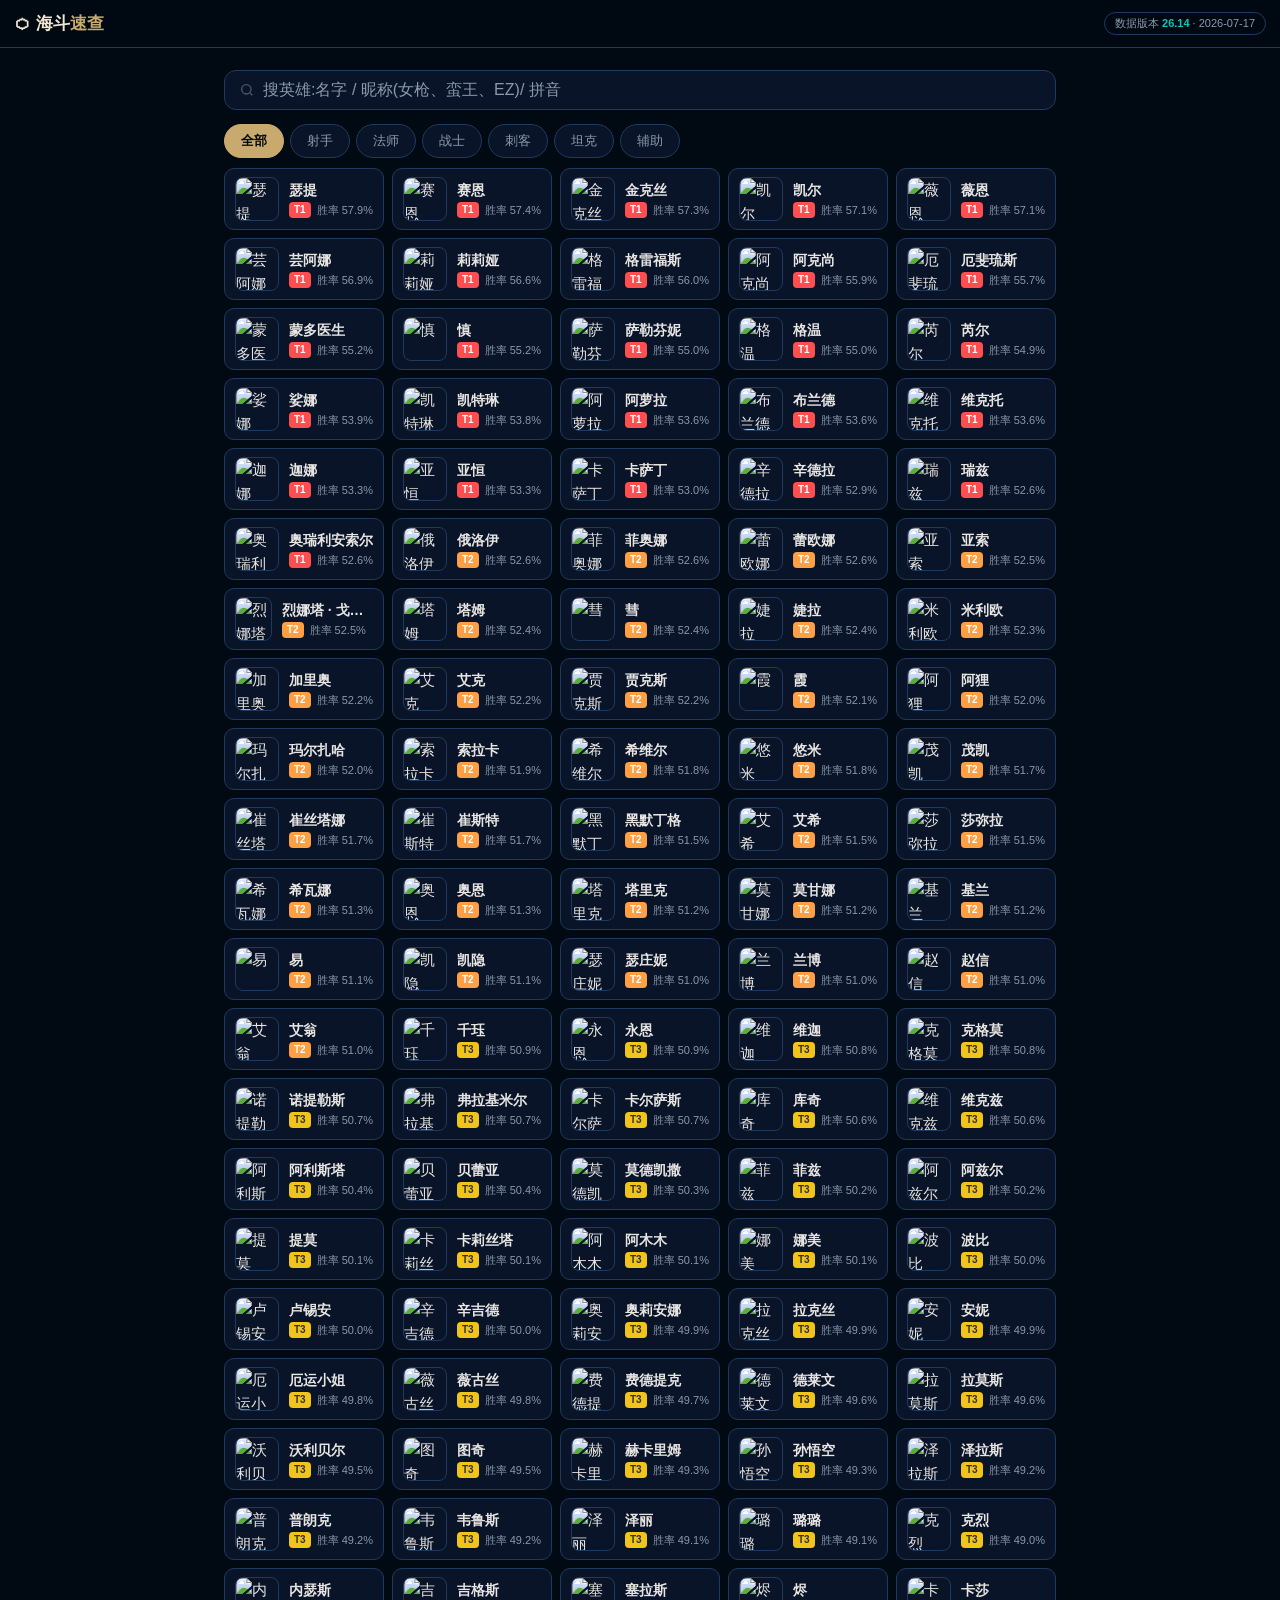
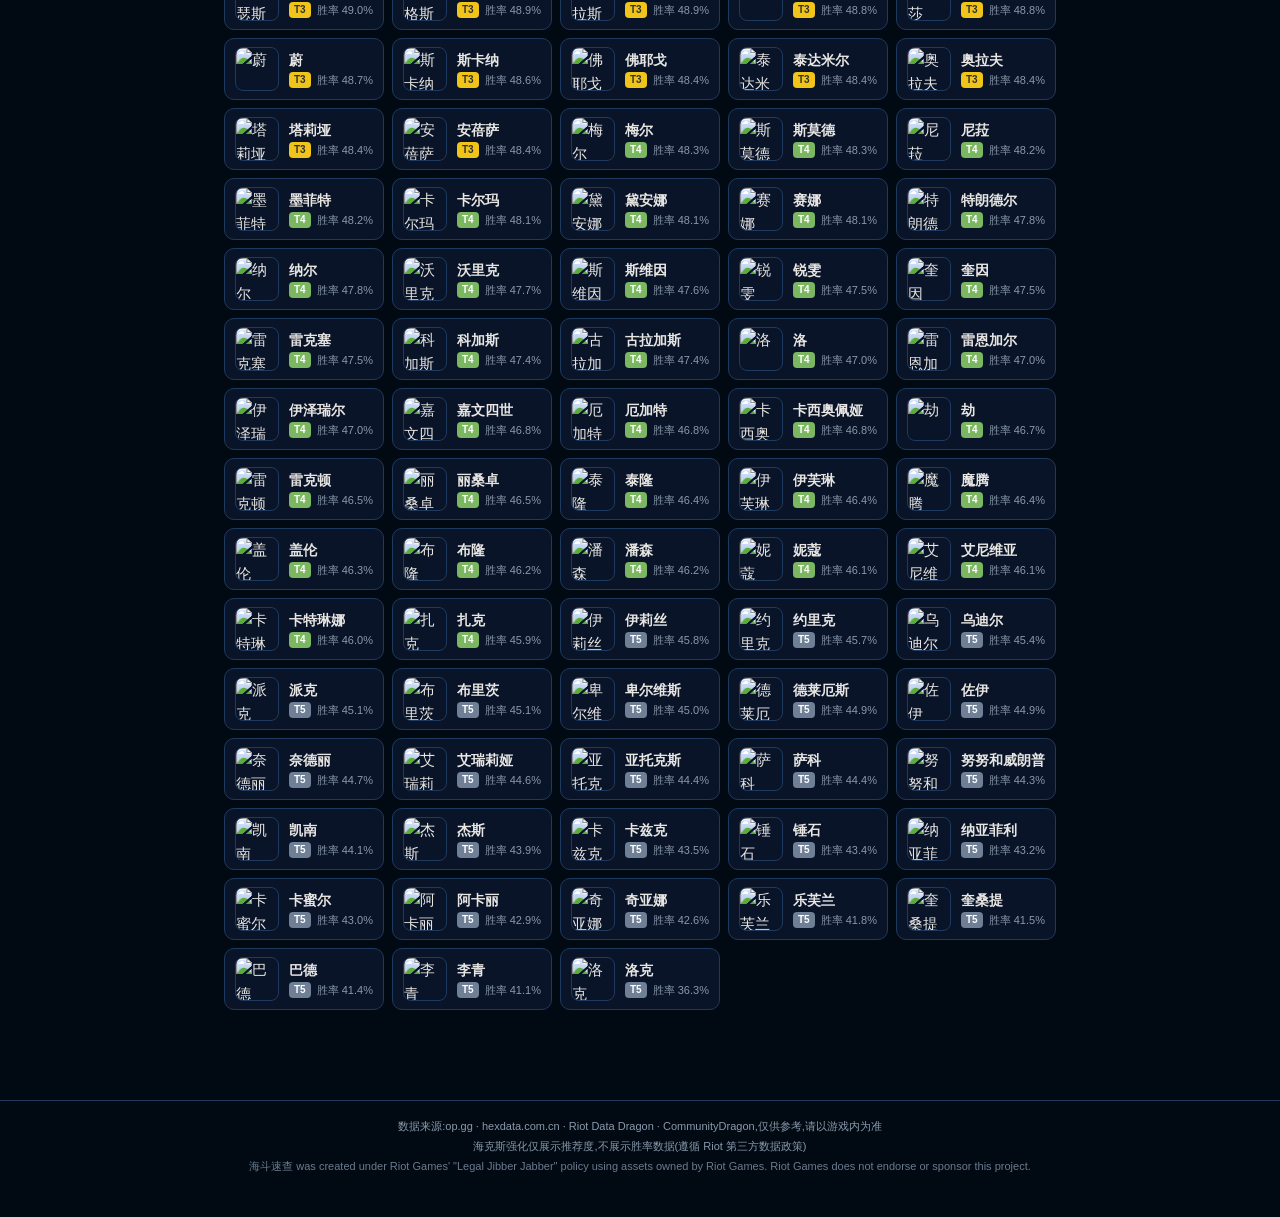
==== site/index.html @ 411f458f "海斗速查 MVP:数据管道 + 静态站点 + 移动端适配(不含图片资源) - pipeline/: op.gg + hexdata + ddragon/CDragon/Wiki 数据管道 - site" ====
<!DOCTYPE html>
<html lang="zh-CN">
<head>
<meta charset="UTF-8">
<meta name="viewport" content="width=device-width, initial-scale=1.0, viewport-fit=cover">
<meta name="theme-color" content="#010a13">
<meta name="description" content="海克斯大乱斗英雄攻略速查:天赋、技能加点、海克斯强化搭配、出装,支持昵称搜索与定位分类。">
<title>海斗速查 · 海克斯大乱斗英雄攻略</title>
<link rel="stylesheet" href="assets/style.css">
<link rel="icon" href="data:image/svg+xml,<svg xmlns='http://www.w3.org/2000/svg' viewBox='0 0 100 100'><text y='.9em' font-size='90'>⬡</text></svg>">
</head>
<body>
<header class="topbar">
  <div class="logo">⬡ 海斗<b>速查</b></div>
  <div class="patch-badge" id="patchBadge">加载中…</div>
</header>

<main class="container">
  <div class="searchbox">
    <svg width="16" height="16" viewBox="0 0 24 24" fill="none" stroke="#8a99ac" stroke-width="2"><circle cx="11" cy="11" r="7"/><path d="M20 20l-3.5-3.5"/></svg>
    <input id="search" type="search" placeholder="搜英雄:名字 / 昵称(女枪、蛮王、EZ)/ 拼音" autocomplete="off">
  </div>

  <div class="role-tabs" id="roleTabs"></div>

  <div class="hero-grid" id="grid"></div>
  <div class="empty-tip" id="empty" hidden>没有匹配的英雄,换个昵称试试?</div>
</main>

<footer class="site-footer" id="footer"></footer>

<script src="assets/common.js"></script>
<script src="assets/index.js"></script>
</body>
</html>
---- site/assets/style.css ----
:root {
  --bg: #010a13;
  --panel: #0a1428;
  --panel-2: #0f1f3d;
  --border: #1e3a5f;
  --gold: #c8aa6e;
  --gold-bright: #f0e6d2;
  --blue: #0ac8b9;
  --text: #e8e6e3;
  --muted: #8a99ac;
  --q: #4fc3f7; --w: #26c6a2; --e: #ffa726; --r: #ef5350;
  --t1: #ff4e50; --t2: #ff9f43; --t3: #f0c419; --t4: #7bb661; --t5: #6f7f95;
  --silver: #b8c4d0; --gold-r: #e8b04a; --prism: #b47ef5;
}
* { margin: 0; padding: 0; box-sizing: border-box; -webkit-tap-highlight-color: transparent; }
html { font-size: 15px; -webkit-text-size-adjust: 100%; }
body {
  background: var(--bg); color: var(--text);
  font-family: -apple-system, "PingFang SC", "Microsoft YaHei", sans-serif;
  line-height: 1.6; min-height: 100vh;
}
a { color: inherit; text-decoration: none; }
img { display: block; }

.topbar {
  position: sticky; top: 0; z-index: 20;
  background: rgba(1, 10, 19, .92); backdrop-filter: blur(8px);
  border-bottom: 1px solid var(--border);
  padding: 10px max(14px, env(safe-area-inset-left)) 10px max(14px, env(safe-area-inset-right));
  display: flex; align-items: center; gap: 10px;
}
.topbar .logo { font-size: 17px; font-weight: 700; color: var(--gold-bright); white-space: nowrap; }
.topbar .logo b { color: var(--gold); }
.patch-badge {
  margin-left: auto; font-size: 11px; color: var(--muted);
  border: 1px solid var(--border); border-radius: 20px; padding: 2px 10px; white-space: nowrap;
}
.patch-badge b { color: var(--blue); font-weight: 600; }

.container { max-width: 860px; margin: 0 auto; padding: 12px 14px 60px; }

/* ---------- 首页 ---------- */
.searchbox {
  display: flex; align-items: center; gap: 8px;
  background: var(--panel); border: 1px solid var(--border); border-radius: 12px;
  padding: 10px 14px; margin: 10px 0;
}
.searchbox svg { flex: none; opacity: .5; }
.searchbox input {
  flex: 1; background: none; border: none; outline: none;
  color: var(--text); font-size: 16px;
}
.searchbox input::placeholder { color: var(--muted); }

.role-tabs { display: flex; gap: 6px; overflow-x: auto; padding: 4px 0 10px; scrollbar-width: none; }
.role-tabs::-webkit-scrollbar { display: none; }
.role-tab {
  flex: none; border: 1px solid var(--border); border-radius: 20px;
  padding: 7px 16px; font-size: 13px; color: var(--muted); cursor: pointer; background: var(--panel);
  min-height: 34px;
}
.role-tab.active { color: var(--bg); background: var(--gold); border-color: var(--gold); font-weight: 600; }

.hero-grid {
  display: grid; gap: 8px;
  grid-template-columns: repeat(auto-fill, minmax(150px, 1fr));
}
.hero-card {
  display: flex; align-items: center; gap: 10px;
  background: var(--panel); border: 1px solid var(--border); border-radius: 10px;
  padding: 8px 10px; transition: border-color .15s;
}
.hero-card:active, .hero-card:hover { border-color: var(--gold); }
.hero-card img { width: 44px; height: 44px; border-radius: 8px; border: 1px solid var(--border); }
.hero-card .info { min-width: 0; }
.hero-card .n { font-size: 14px; font-weight: 600; white-space: nowrap; overflow: hidden; text-overflow: ellipsis; }
.hero-card .sub { font-size: 11px; color: var(--muted); display: flex; gap: 6px; align-items: center; }
.tier-badge {
  font-size: 10px; font-weight: 700; border-radius: 4px; padding: 0 5px; color: #fff;
}
.tier-1 { background: var(--t1); } .tier-2 { background: var(--t2); }
.tier-3 { background: var(--t3); color: #333; } .tier-4 { background: var(--t4); }
.tier-5 { background: var(--t5); } .tier-0 { background: var(--t5); }
.empty-tip { text-align: center; color: var(--muted); padding: 40px 0; }

/* ---------- 英雄页 ---------- */
.hero-head {
  display: flex; gap: 14px; align-items: center; margin: 14px 0;
  background: linear-gradient(135deg, var(--panel) 0%, var(--panel-2) 100%);
  border: 1px solid var(--border); border-radius: 14px; padding: 14px;
}
.hero-head img.avatar { width: 72px; height: 72px; border-radius: 12px; border: 2px solid var(--gold); }
.hero-head h1 { font-size: 20px; color: var(--gold-bright); line-height: 1.3; }
.hero-head .ep { font-size: 12px; color: var(--muted); }
.chips { display: flex; flex-wrap: wrap; gap: 5px; margin-top: 6px; }
.chip {
  font-size: 11px; border: 1px solid var(--border); color: var(--muted);
  border-radius: 20px; padding: 1px 9px;
}
.stat-row { display: flex; gap: 14px; margin: 4px 0 12px; flex-wrap: wrap; }
.stat { font-size: 12px; color: var(--muted); }
.stat b { font-size: 16px; color: var(--text); display: block; line-height: 1.2; }

.douyin-btn {
  display: flex; align-items: center; justify-content: center; gap: 8px;
  background: linear-gradient(90deg, #fe2c55, #ff5277); color: #fff;
  border-radius: 12px; padding: 12px; font-size: 15px; font-weight: 600; margin: 12px 0;
}
.douyin-btn small { font-weight: 400; opacity: .85; font-size: 11px; }

section.block {
  background: var(--panel); border: 1px solid var(--border); border-radius: 14px;
  padding: 14px; margin: 12px 0;
}
section.block > h2 {
  font-size: 15px; color: var(--gold); margin-bottom: 10px;
  display: flex; align-items: baseline; gap: 8px;
}
section.block > h2 small { font-size: 11px; color: var(--muted); font-weight: 400; }

.rune-page { border-top: 1px solid var(--border); padding-top: 10px; margin-top: 10px; }
.rune-page:first-of-type { border-top: none; padding-top: 0; margin-top: 0; }
.rune-styles { display: flex; align-items: center; gap: 8px; font-size: 13px; margin-bottom: 8px; }
.rune-styles img { width: 22px; height: 22px; }
.rune-styles .pr { margin-left: auto; font-size: 11px; color: var(--muted); }
.rune-row { display: flex; flex-wrap: wrap; gap: 8px 12px; margin: 6px 0; }
.rune {
  display: flex; align-items: center; gap: 5px; font-size: 12px; color: var(--text);
}
.rune img { width: 26px; height: 26px; border-radius: 50%; background: #000; }
.rune.keystone img { width: 34px; height: 34px; }
.shards { display: flex; flex-wrap: wrap; gap: 5px; }
.shards .chip { color: var(--blue); border-color: var(--border); }

.skill-priority { display: flex; align-items: center; gap: 8px; font-size: 22px; font-weight: 700; }
.skill-letter {
  width: 36px; height: 36px; border-radius: 8px; display: flex; align-items: center; justify-content: center;
  background: #000; font-size: 18px;
}
.sl-Q { color: var(--q); } .sl-W { color: var(--w); } .sl-E { color: var(--e); } .sl-R { color: var(--r); }
.skill-priority .gt { color: var(--muted); font-size: 16px; }
.skill-seq { display: grid; grid-template-columns: repeat(15, 1fr); gap: 3px; margin-top: 10px; }
.skill-seq .cell {
  text-align: center; border-radius: 4px; background: #000; padding: 3px 0 4px;
  font-size: 11px; font-weight: 700;
}
.skill-seq .cell small { display: block; font-weight: 400; font-size: 9px; color: var(--muted); }

.spell-pair { display: flex; align-items: center; gap: 8px; margin: 6px 0; font-size: 13px; }
.spell-pair img { width: 30px; height: 30px; border-radius: 6px; }

.aug-list { display: flex; flex-direction: column; gap: 8px; }
.aug {
  display: flex; gap: 10px; align-items: flex-start;
  background: var(--panel-2); border-radius: 10px; padding: 8px 10px;
}
.aug img { width: 38px; height: 38px; border-radius: 8px; background: #000; flex: none; }
.aug .body { min-width: 0; }
.aug .t { display: flex; align-items: center; gap: 6px; flex-wrap: wrap; font-size: 14px; font-weight: 600; }
.aug .desc { font-size: 12px; color: var(--muted); margin-top: 2px; }
.rarity { font-size: 10px; border-radius: 4px; padding: 0 5px; font-weight: 700; }
.rarity-白银 { background: rgba(184,196,208,.18); color: var(--silver); }
.rarity-黄金 { background: rgba(232,176,74,.18); color: var(--gold-r); }
.rarity-棱彩 { background: rgba(180,126,245,.2); color: var(--prism); }
.hexlabel { font-size: 10px; color: var(--blue); border: 1px solid var(--border); border-radius: 4px; padding: 0 5px; }
.opgg-mark { font-size: 10px; color: var(--gold); }

.combo { display: flex; align-items: center; gap: 6px; flex-wrap: wrap; padding: 7px 0; border-top: 1px solid var(--border); font-size: 12px; }
.combo:first-of-type { border-top: none; }
.combo img { width: 26px; height: 26px; border-radius: 6px; background: #000; }
.combo .names { color: var(--text); }
.combo .meta { margin-left: auto; color: var(--muted); font-size: 11px; }

.item-row { display: flex; flex-wrap: wrap; gap: 10px 14px; margin: 6px 0 2px; }
.item { display: flex; flex-direction: column; align-items: center; gap: 3px; width: 56px; text-align: center; }
.item img { width: 40px; height: 40px; border-radius: 8px; border: 1px solid var(--border); }
.item span { font-size: 10px; color: var(--muted); line-height: 1.25; }
.item-sub { font-size: 12px; color: var(--muted); margin: 10px 0 4px; }
.core-row { display: flex; align-items: center; gap: 6px; margin: 6px 0; }
.core-row img { width: 34px; height: 34px; border-radius: 7px; border: 1px solid var(--border); }
.core-row .arrow { color: var(--muted); font-size: 12px; }

.back-btn { display: inline-flex; align-items: center; gap: 4px; color: var(--muted); font-size: 13px; padding: 8px 0; }

footer.site-footer {
  border-top: 1px solid var(--border); margin-top: 30px;
  padding: 16px 14px calc(40px + env(safe-area-inset-bottom));
  font-size: 11px; color: var(--muted); text-align: center; line-height: 1.8;
}
footer.site-footer .src { color: #6a7a8e; }

@media (max-width: 480px) {
  .hero-grid { grid-template-columns: repeat(auto-fill, minmax(140px, 1fr)); }
  .skill-seq { grid-template-columns: repeat(8, 1fr); }
}
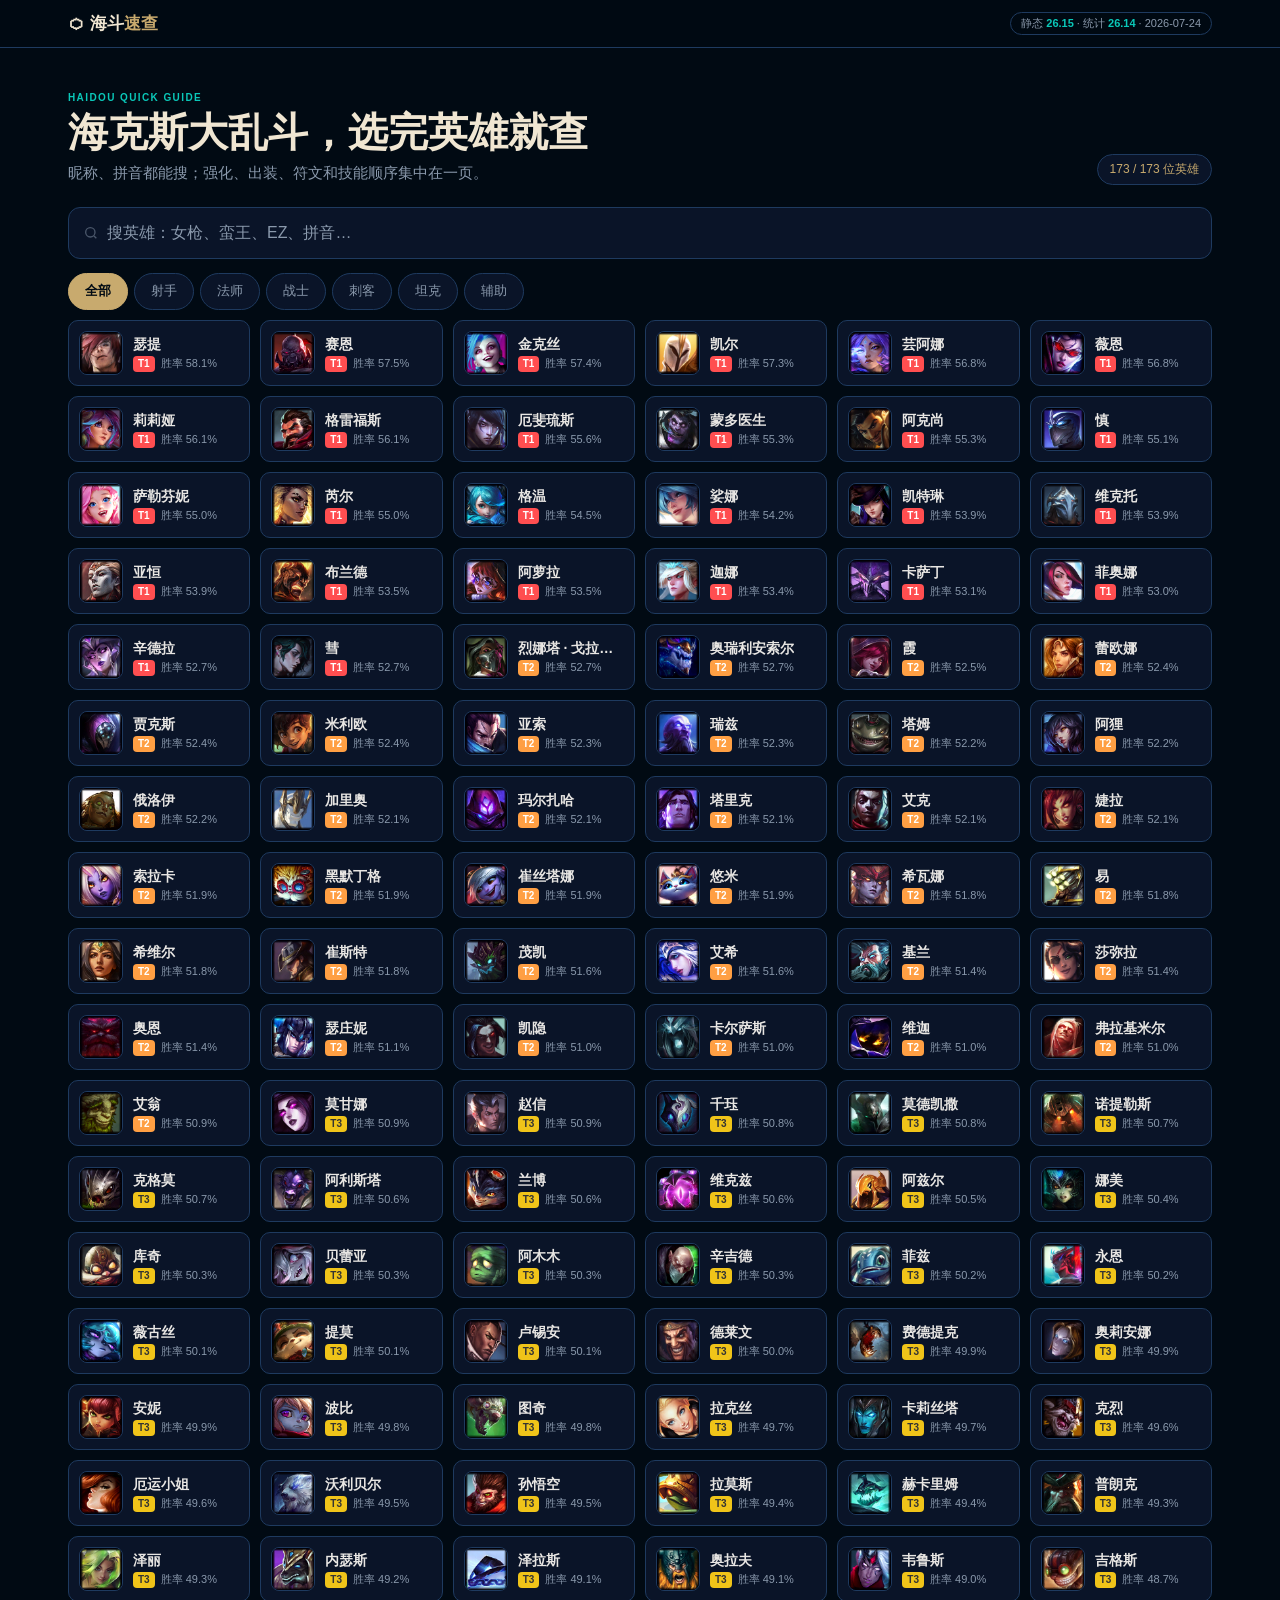
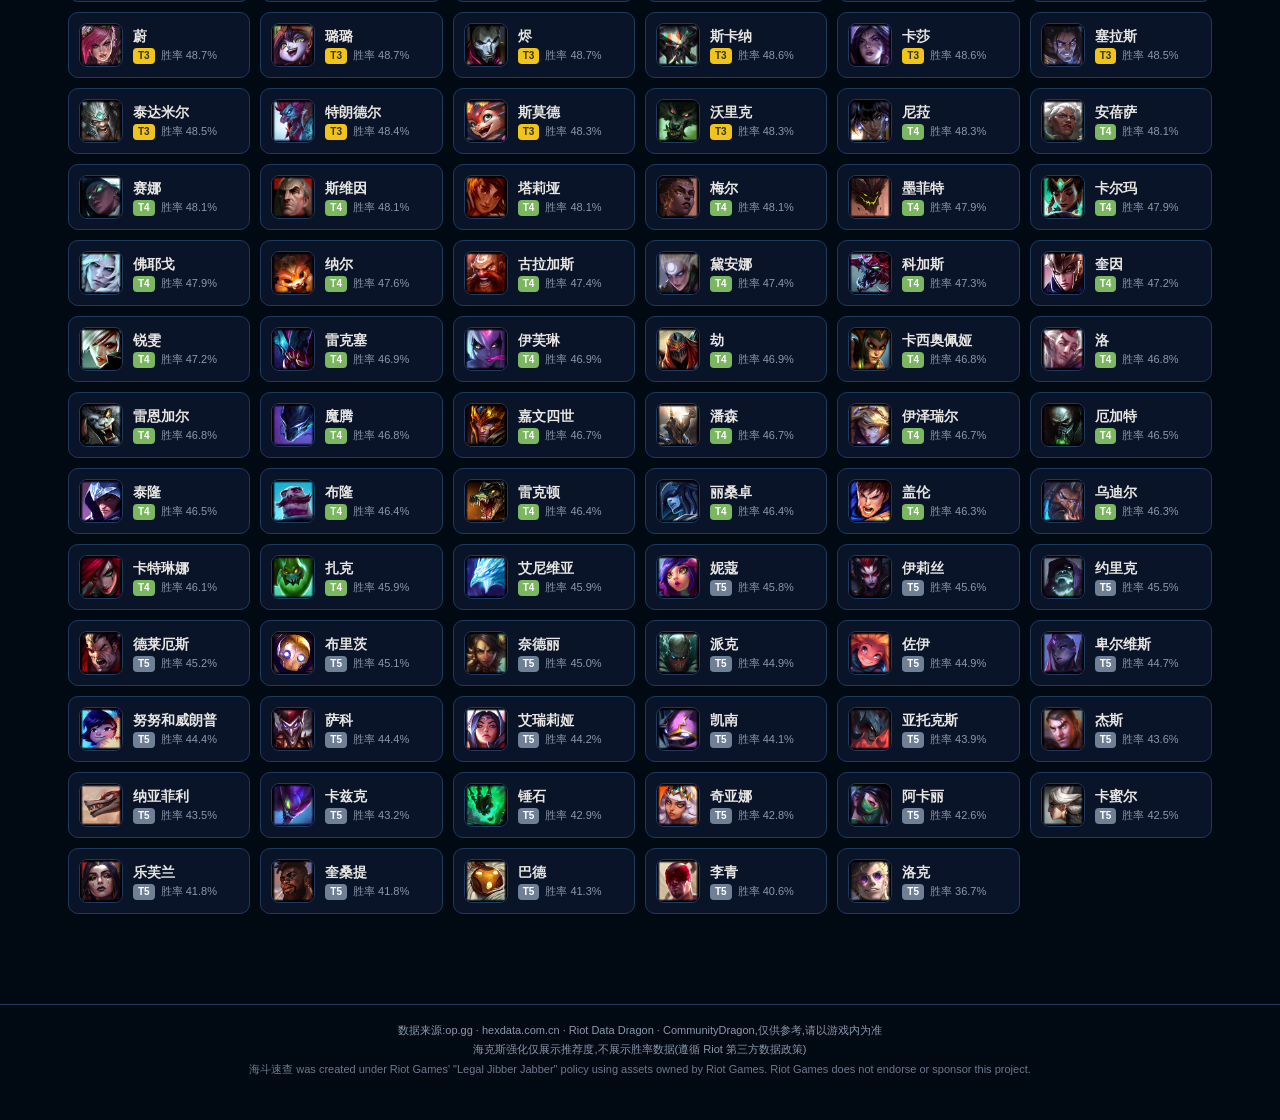
==== commit 77acd0d0: "feat: complete responsive guide and data automation" ====
--- a/site/index.html
+++ b/site/index.html
@@ -10,18 +10,29 @@
 <link rel="icon" href="data:image/svg+xml,<svg xmlns='http://www.w3.org/2000/svg' viewBox='0 0 100 100'><text y='.9em' font-size='90'>⬡</text></svg>">
 </head>
 <body>
+<a class="skip-link" href="#main">跳到英雄列表</a>
 <header class="topbar">
-  <div class="logo">⬡ 海斗<b>速查</b></div>
+  <a class="logo" href="index.html" aria-label="海斗速查首页">⬡ 海斗<b>速查</b></a>
   <div class="patch-badge" id="patchBadge">加载中…</div>
 </header>
 
-<main class="container">
-  <div class="searchbox">
+<main class="container" id="main">
+  <section class="home-intro" aria-labelledby="homeTitle">
+    <div>
+      <p class="eyebrow">HAIDOU QUICK GUIDE</p>
+      <h1 id="homeTitle">海克斯大乱斗，选完英雄就查</h1>
+      <p>昵称、拼音都能搜；强化、出装、符文和技能顺序集中在一页。</p>
+    </div>
+    <div class="result-meta" id="resultMeta" aria-live="polite">正在读取英雄数据…</div>
+  </section>
+
+  <div class="searchbox" role="search">
     <svg width="16" height="16" viewBox="0 0 24 24" fill="none" stroke="#8a99ac" stroke-width="2"><circle cx="11" cy="11" r="7"/><path d="M20 20l-3.5-3.5"/></svg>
-    <input id="search" type="search" placeholder="搜英雄:名字 / 昵称(女枪、蛮王、EZ)/ 拼音" autocomplete="off">
+    <label class="sr-only" for="search">搜索英雄</label>
+    <input id="search" type="search" placeholder="搜英雄：女枪、蛮王、EZ、拼音…" autocomplete="off">
   </div>
 
-  <div class="role-tabs" id="roleTabs"></div>
+  <div class="role-tabs" id="roleTabs" aria-label="按定位筛选"></div>
 
   <div class="hero-grid" id="grid"></div>
   <div class="empty-tip" id="empty" hidden>没有匹配的英雄,换个昵称试试?</div>
--- a/site/assets/style.css
+++ b/site/assets/style.css
@@ -21,12 +21,24 @@
 }
 a { color: inherit; text-decoration: none; }
 img { display: block; }
+button, input { font: inherit; }
+.skip-link {
+  position: fixed; left: 12px; top: -60px; z-index: 100;
+  background: var(--gold); color: var(--bg); padding: 8px 12px; border-radius: 8px;
+}
+.skip-link:focus { top: 12px; }
+.sr-only {
+  position: absolute; width: 1px; height: 1px; padding: 0; margin: -1px;
+  overflow: hidden; clip: rect(0, 0, 0, 0); white-space: nowrap; border: 0;
+}
+:focus-visible { outline: 2px solid var(--blue); outline-offset: 3px; }
 
 .topbar {
   position: sticky; top: 0; z-index: 20;
   background: rgba(1, 10, 19, .92); backdrop-filter: blur(8px);
   border-bottom: 1px solid var(--border);
-  padding: 10px max(14px, env(safe-area-inset-left)) 10px max(14px, env(safe-area-inset-right));
+  padding: 10px max(14px, env(safe-area-inset-right), calc((100vw - 1180px) / 2 + 18px))
+    10px max(14px, env(safe-area-inset-left), calc((100vw - 1180px) / 2 + 18px));
   display: flex; align-items: center; gap: 10px;
 }
 .topbar .logo { font-size: 17px; font-weight: 700; color: var(--gold-bright); white-space: nowrap; }
@@ -37,13 +49,27 @@
 }
 .patch-badge b { color: var(--blue); font-weight: 600; }
 
-.container { max-width: 860px; margin: 0 auto; padding: 12px 14px 60px; }
+.container { max-width: 1180px; margin: 0 auto; padding: 18px 18px 60px; }
 
 /* ---------- 首页 ---------- */
+.home-intro {
+  display: flex; justify-content: space-between; align-items: end; gap: 24px;
+  padding: 24px 0 12px;
+}
+.eyebrow {
+  color: var(--blue); font-size: 10px; font-weight: 700; letter-spacing: .14em;
+  text-transform: uppercase; margin-bottom: 3px;
+}
+.home-intro h1 { color: var(--gold-bright); font-size: clamp(24px, 4vw, 40px); line-height: 1.15; }
+.home-intro p:not(.eyebrow) { color: var(--muted); margin-top: 6px; }
+.result-meta {
+  flex: none; color: var(--gold); background: var(--panel);
+  border: 1px solid var(--border); border-radius: 999px; padding: 5px 12px; font-size: 12px;
+}
 .searchbox {
   display: flex; align-items: center; gap: 8px;
   background: var(--panel); border: 1px solid var(--border); border-radius: 12px;
-  padding: 10px 14px; margin: 10px 0;
+  padding: 12px 14px; margin: 10px 0;
 }
 .searchbox svg { flex: none; opacity: .5; }
 .searchbox input {
@@ -62,15 +88,15 @@
 .role-tab.active { color: var(--bg); background: var(--gold); border-color: var(--gold); font-weight: 600; }
 
 .hero-grid {
-  display: grid; gap: 8px;
-  grid-template-columns: repeat(auto-fill, minmax(150px, 1fr));
+  display: grid; gap: 10px;
+  grid-template-columns: repeat(auto-fill, minmax(165px, 1fr));
 }
 .hero-card {
   display: flex; align-items: center; gap: 10px;
   background: var(--panel); border: 1px solid var(--border); border-radius: 10px;
-  padding: 8px 10px; transition: border-color .15s;
-}
-.hero-card:active, .hero-card:hover { border-color: var(--gold); }
+  padding: 10px; transition: border-color .15s, transform .15s, background .15s;
+}
+.hero-card:active, .hero-card:hover { border-color: var(--gold); background: var(--panel-2); transform: translateY(-1px); }
 .hero-card img { width: 44px; height: 44px; border-radius: 8px; border: 1px solid var(--border); }
 .hero-card .info { min-width: 0; }
 .hero-card .n { font-size: 14px; font-weight: 600; white-space: nowrap; overflow: hidden; text-overflow: ellipsis; }
@@ -85,33 +111,57 @@
 
 /* ---------- 英雄页 ---------- */
 .hero-head {
-  display: flex; gap: 14px; align-items: center; margin: 14px 0;
+  display: flex; gap: 16px; align-items: center;
+}
+.hero-summary {
+  display: grid; grid-template-columns: minmax(0, 1fr) auto; align-items: center; gap: 26px;
   background: linear-gradient(135deg, var(--panel) 0%, var(--panel-2) 100%);
-  border: 1px solid var(--border); border-radius: 14px; padding: 14px;
-}
-.hero-head img.avatar { width: 72px; height: 72px; border-radius: 12px; border: 2px solid var(--gold); }
-.hero-head h1 { font-size: 20px; color: var(--gold-bright); line-height: 1.3; }
+  border: 1px solid var(--border); border-radius: 16px; padding: 18px;
+}
+.hero-head img.avatar { width: 78px; height: 78px; border-radius: 14px; border: 2px solid var(--gold); }
+.hero-head h1 { font-size: 24px; color: var(--gold-bright); line-height: 1.3; }
 .hero-head .ep { font-size: 12px; color: var(--muted); }
 .chips { display: flex; flex-wrap: wrap; gap: 5px; margin-top: 6px; }
 .chip {
   font-size: 11px; border: 1px solid var(--border); color: var(--muted);
   border-radius: 20px; padding: 1px 9px;
 }
-.stat-row { display: flex; gap: 14px; margin: 4px 0 12px; flex-wrap: wrap; }
+.tier-chip { color: var(--gold); }
+.stat-row { display: grid; grid-template-columns: repeat(4, minmax(72px, 1fr)); gap: 8px; }
 .stat { font-size: 12px; color: var(--muted); }
-.stat b { font-size: 16px; color: var(--text); display: block; line-height: 1.2; }
+.stat b { font-size: 17px; color: var(--text); display: block; line-height: 1.2; white-space: nowrap; }
 
 .douyin-btn {
   display: flex; align-items: center; justify-content: center; gap: 8px;
   background: linear-gradient(90deg, #fe2c55, #ff5277); color: #fff;
-  border-radius: 12px; padding: 12px; font-size: 15px; font-weight: 600; margin: 12px 0;
-}
-.douyin-btn small { font-weight: 400; opacity: .85; font-size: 11px; }
+  border-radius: 10px; padding: 10px 12px; font-size: 13px; font-weight: 600; margin-top: 12px;
+}
+.douyin-btn:hover { filter: brightness(1.08); }
 
 section.block {
   background: var(--panel); border: 1px solid var(--border); border-radius: 14px;
   padding: 14px; margin: 12px 0;
 }
+.guide-layout { display: grid; gap: 14px; grid-template-columns: minmax(0, 1.18fr) minmax(340px, .82fr); }
+.guide-layout section.block { margin: 14px 0 0; }
+
+.video-block { margin-top: 14px; }
+.video-card {
+  background: linear-gradient(135deg, rgba(254, 44, 85, .09), var(--panel-2));
+  border: 1px solid rgba(254, 44, 85, .25); border-radius: 12px; padding: 12px;
+}
+.video-meta { display: flex; flex-wrap: wrap; gap: 6px 10px; color: var(--muted); font-size: 10px; }
+.review-badge { color: var(--blue); }
+.video-card h3 { color: var(--gold-bright); font-size: 15px; margin: 6px 0 4px; }
+.video-card p, .video-card li { color: var(--muted); font-size: 12px; }
+.video-card ul { margin: 7px 0 0 18px; }
+.video-card li + li { margin-top: 3px; }
+.video-caveat {
+  color: var(--gold-r); font-size: 11px; border-left: 2px solid var(--gold-r);
+  margin-top: 9px; padding-left: 8px;
+}
+.source-link { display: inline-block; color: var(--blue); font-size: 12px; margin-top: 8px; }
+.video-empty { color: var(--muted); font-size: 12px; }
 section.block > h2 {
   font-size: 15px; color: var(--gold); margin-bottom: 10px;
   display: flex; align-items: baseline; gap: 8px;
@@ -158,6 +208,10 @@
 .aug .body { min-width: 0; }
 .aug .t { display: flex; align-items: center; gap: 6px; flex-wrap: wrap; font-size: 14px; font-weight: 600; }
 .aug .desc { font-size: 12px; color: var(--muted); margin-top: 2px; }
+.game-check {
+  display: inline-block; color: var(--gold-r); font-size: 10px; margin-left: 7px;
+  border: 1px solid rgba(232,176,74,.35); border-radius: 4px; padding: 0 4px;
+}
 .rarity { font-size: 10px; border-radius: 4px; padding: 0 5px; font-weight: 700; }
 .rarity-白银 { background: rgba(184,196,208,.18); color: var(--silver); }
 .rarity-黄金 { background: rgba(232,176,74,.18); color: var(--gold-r); }
@@ -181,6 +235,7 @@
 .core-row .arrow { color: var(--muted); font-size: 12px; }
 
 .back-btn { display: inline-flex; align-items: center; gap: 4px; color: var(--muted); font-size: 13px; padding: 8px 0; }
+.back-btn:hover { color: var(--gold-bright); }
 
 footer.site-footer {
   border-top: 1px solid var(--border); margin-top: 30px;
@@ -192,4 +247,35 @@
 @media (max-width: 480px) {
   .hero-grid { grid-template-columns: repeat(auto-fill, minmax(140px, 1fr)); }
   .skill-seq { grid-template-columns: repeat(8, 1fr); }
-}
+  .patch-date { display: none; }
+}
+
+@media (max-width: 860px) {
+  .container { padding: 12px 14px 54px; }
+  .home-intro { align-items: flex-start; padding-top: 16px; }
+  .home-intro h1 { font-size: 27px; }
+  .result-meta { margin-top: 3px; }
+  .guide-layout { grid-template-columns: 1fr; gap: 0; }
+  .hero-summary { grid-template-columns: 1fr; gap: 14px; }
+  .stat-row { border-top: 1px solid var(--border); padding-top: 13px; }
+}
+
+@media (max-width: 560px) {
+  .topbar { padding-top: max(10px, env(safe-area-inset-top)); }
+  .home-intro { display: block; }
+  .home-intro p:not(.eyebrow) { font-size: 13px; }
+  .result-meta { display: inline-block; margin-top: 10px; }
+  .hero-head img.avatar { width: 68px; height: 68px; }
+  .hero-head h1 { font-size: 21px; }
+  .stat-row { grid-template-columns: repeat(2, 1fr); }
+  .stat { background: rgba(1,10,19,.32); border-radius: 8px; padding: 7px 9px; }
+  section.block { padding: 12px; }
+  section.block > h2 { display: block; }
+  section.block > h2 small { display: block; margin-top: 1px; }
+  .rune-styles { flex-wrap: wrap; }
+  .rune-styles .pr { width: 100%; margin-left: 0; }
+}
+
+@media (prefers-reduced-motion: reduce) {
+  *, *::before, *::after { scroll-behavior: auto !important; transition: none !important; }
+}
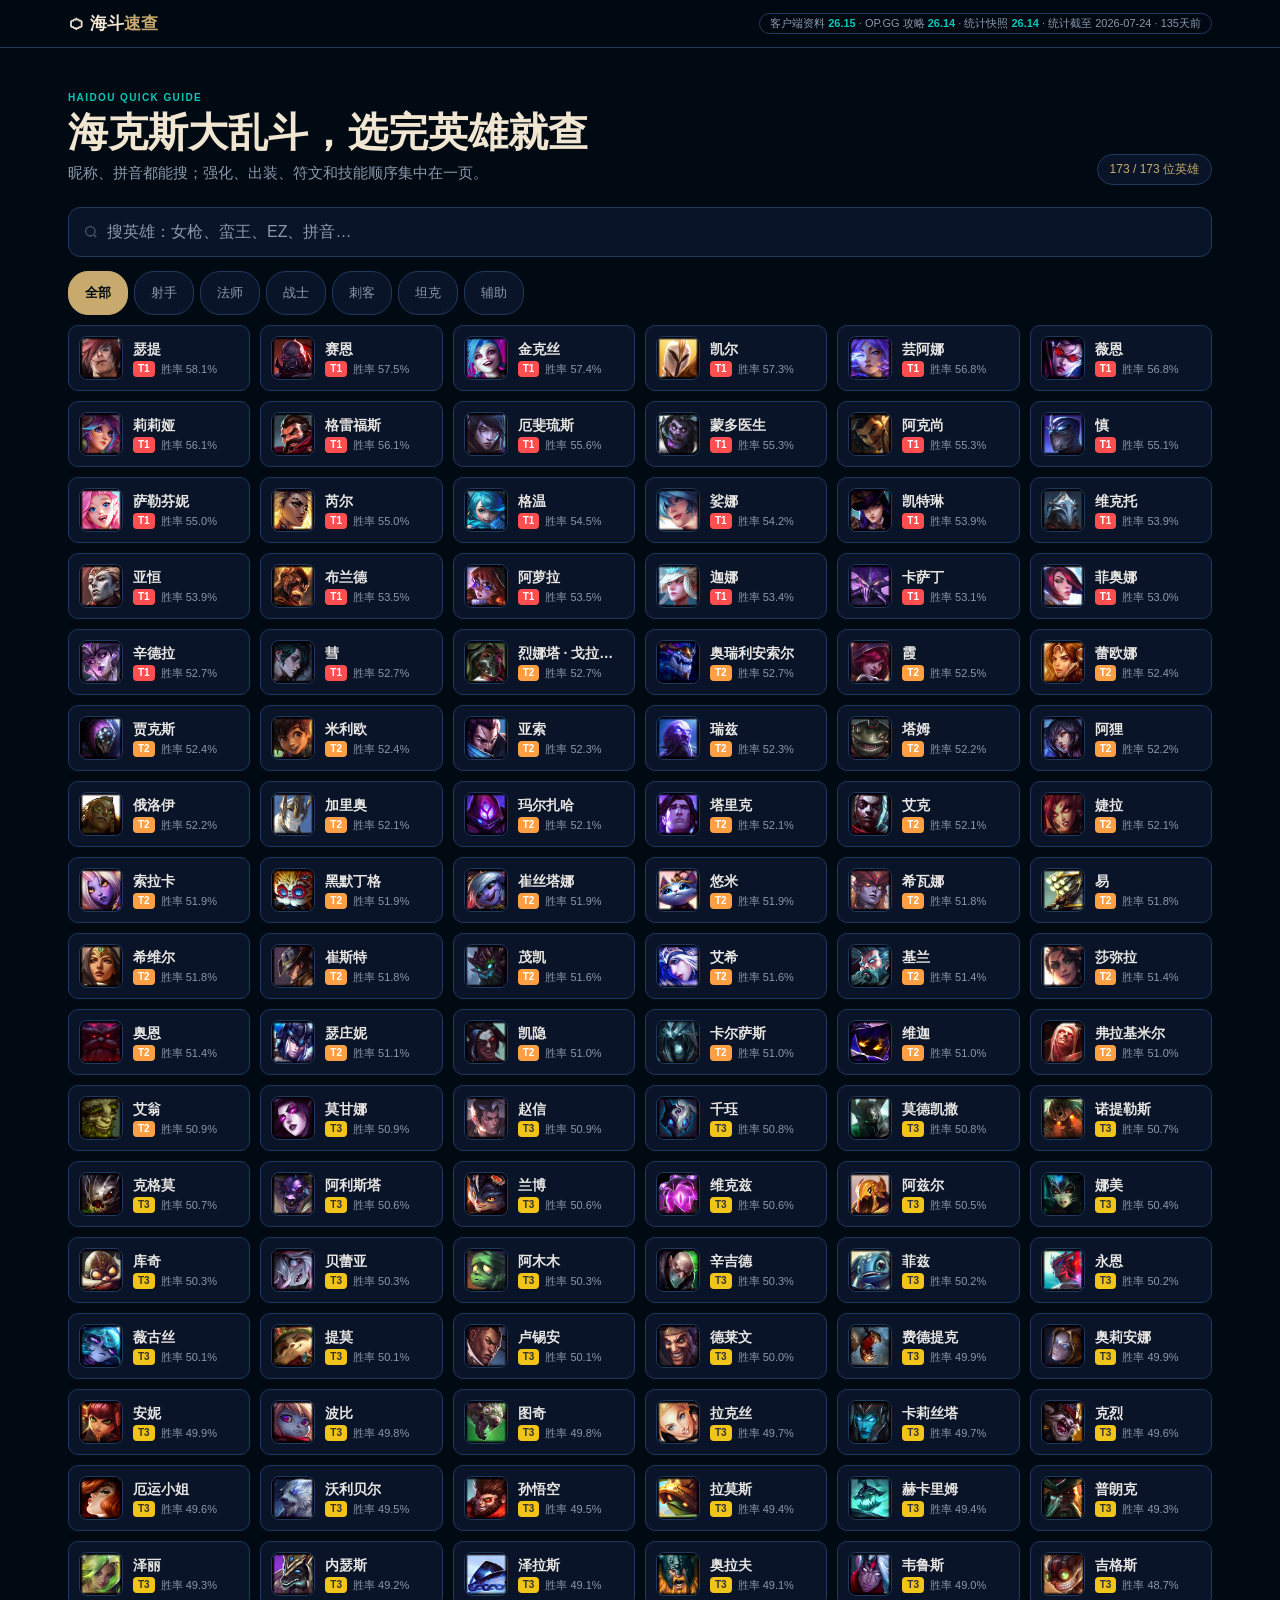
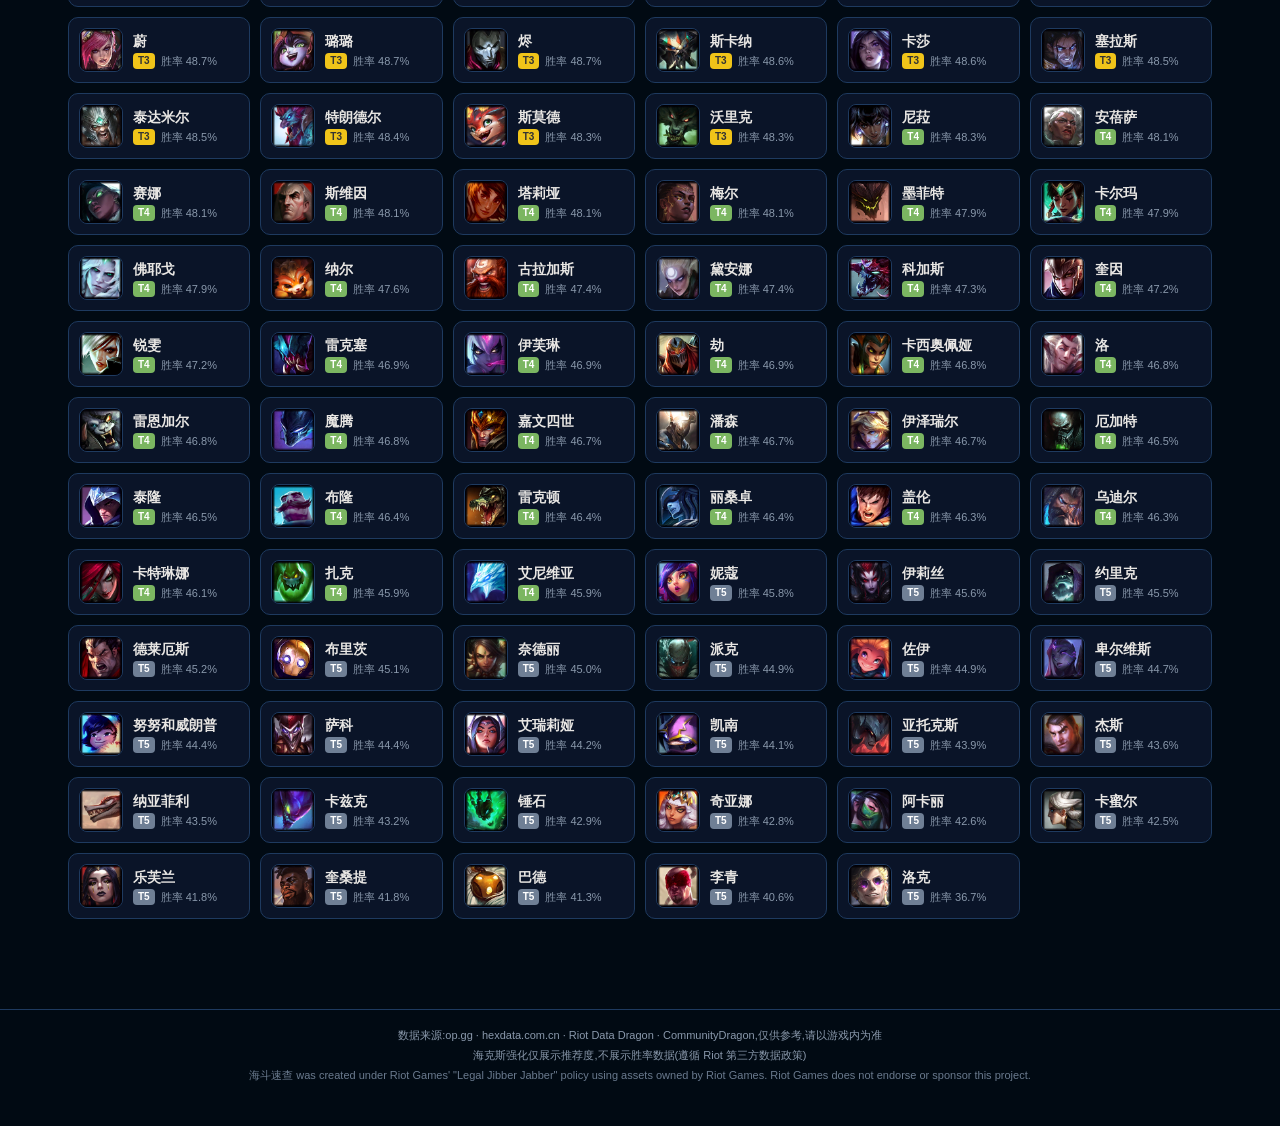
==== commit c7bfe40b: "feat: publish full Haidou video guide refresh" ====
--- a/site/index.html
+++ b/site/index.html
@@ -6,7 +6,7 @@
 <meta name="theme-color" content="#010a13">
 <meta name="description" content="海克斯大乱斗英雄攻略速查:天赋、技能加点、海克斯强化搭配、出装,支持昵称搜索与定位分类。">
 <title>海斗速查 · 海克斯大乱斗英雄攻略</title>
-<link rel="stylesheet" href="assets/style.css">
+<link rel="stylesheet" href="assets/style.css?v=20260730-1">
 <link rel="icon" href="data:image/svg+xml,<svg xmlns='http://www.w3.org/2000/svg' viewBox='0 0 100 100'><text y='.9em' font-size='90'>⬡</text></svg>">
 </head>
 <body>
@@ -23,19 +23,22 @@
       <h1 id="homeTitle">海克斯大乱斗，选完英雄就查</h1>
       <p>昵称、拼音都能搜；强化、出装、符文和技能顺序集中在一页。</p>
     </div>
-    <div class="result-meta" id="resultMeta" aria-live="polite">正在读取英雄数据…</div>
+    <div class="result-meta" id="resultMeta">正在读取英雄数据…</div>
+    <div class="sr-only" id="searchStatus" role="status" aria-atomic="true">正在读取英雄数据…</div>
   </section>
 
   <div class="searchbox" role="search">
     <svg width="16" height="16" viewBox="0 0 24 24" fill="none" stroke="#8a99ac" stroke-width="2"><circle cx="11" cy="11" r="7"/><path d="M20 20l-3.5-3.5"/></svg>
     <label class="sr-only" for="search">搜索英雄</label>
-    <input id="search" type="search" placeholder="搜英雄：女枪、蛮王、EZ、拼音…" autocomplete="off">
+    <input id="search" type="search" placeholder="搜英雄：女枪、蛮王、EZ、拼音…" autocomplete="off" aria-describedby="searchHelp">
+    <span class="sr-only" id="searchHelp">英文搜索至少输入两个字母；中文昵称可以输入一个字。</span>
   </div>
 
-  <div class="role-tabs" id="roleTabs" aria-label="按定位筛选"></div>
+  <div class="role-tabs" id="roleTabs" role="group" aria-label="按定位筛选"></div>
 
   <div class="hero-grid" id="grid"></div>
   <div class="empty-tip" id="empty" hidden>没有匹配的英雄,换个昵称试试?</div>
+  <div class="load-error" id="loadError" role="alert" aria-atomic="true"></div>
 </main>
 
 <footer class="site-footer" id="footer"></footer>
--- a/site/assets/style.css
+++ b/site/assets/style.css
@@ -45,9 +45,11 @@
 .topbar .logo b { color: var(--gold); }
 .patch-badge {
   margin-left: auto; font-size: 11px; color: var(--muted);
-  border: 1px solid var(--border); border-radius: 20px; padding: 2px 10px; white-space: nowrap;
+  border: 1px solid var(--border); border-radius: 20px; padding: 2px 10px;
+  min-width: 0; text-align: right; line-height: 1.4;
 }
 .patch-badge b { color: var(--blue); font-weight: 600; }
+.patch-badge time { font-variant-numeric: tabular-nums; }
 
 .container { max-width: 1180px; margin: 0 auto; padding: 18px 18px 60px; }
 
@@ -69,21 +71,26 @@
 .searchbox {
   display: flex; align-items: center; gap: 8px;
   background: var(--panel); border: 1px solid var(--border); border-radius: 12px;
-  padding: 12px 14px; margin: 10px 0;
+  min-height: 48px; padding: 2px 14px; margin: 10px 0;
+}
+.searchbox:focus-within {
+  border-color: var(--blue);
+  box-shadow: 0 0 0 2px var(--blue);
 }
 .searchbox svg { flex: none; opacity: .5; }
 .searchbox input {
   flex: 1; background: none; border: none; outline: none;
-  color: var(--text); font-size: 16px;
+  min-height: 44px; color: var(--text); font-size: 16px;
 }
 .searchbox input::placeholder { color: var(--muted); }
 
 .role-tabs { display: flex; gap: 6px; overflow-x: auto; padding: 4px 0 10px; scrollbar-width: none; }
+.role-tabs[hidden] { display: none; }
 .role-tabs::-webkit-scrollbar { display: none; }
 .role-tab {
   flex: none; border: 1px solid var(--border); border-radius: 20px;
   padding: 7px 16px; font-size: 13px; color: var(--muted); cursor: pointer; background: var(--panel);
-  min-height: 34px;
+  min-height: 44px;
 }
 .role-tab.active { color: var(--bg); background: var(--gold); border-color: var(--gold); font-weight: 600; }
 
@@ -101,6 +108,10 @@
 .hero-card .info { min-width: 0; }
 .hero-card .n { font-size: 14px; font-weight: 600; white-space: nowrap; overflow: hidden; text-overflow: ellipsis; }
 .hero-card .sub { font-size: 11px; color: var(--muted); display: flex; gap: 6px; align-items: center; }
+.video-count {
+  margin-left: auto; color: var(--gold-r); font-size: 10px; white-space: nowrap;
+}
+.video-count.current { color: var(--blue); }
 .tier-badge {
   font-size: 10px; font-weight: 700; border-radius: 4px; padding: 0 5px; color: #fff;
 }
@@ -108,6 +119,18 @@
 .tier-3 { background: var(--t3); color: #333; } .tier-4 { background: var(--t4); }
 .tier-5 { background: var(--t5); } .tier-0 { background: var(--t5); }
 .empty-tip { text-align: center; color: var(--muted); padding: 40px 0; }
+.searchbox.is-disabled { opacity: .55; }
+.load-error:not(:empty) {
+  display: flex; flex-direction: column; align-items: center; gap: 8px;
+  color: var(--muted); text-align: center; padding: 40px 0;
+}
+.load-error strong { color: var(--gold-bright); font-size: 16px; }
+.retry-btn {
+  min-height: 44px; margin-top: 4px; padding: 8px 18px;
+  color: var(--bg); background: var(--gold); border: 1px solid var(--gold);
+  border-radius: 10px; font-weight: 700; cursor: pointer;
+}
+.retry-btn:hover { background: var(--gold-bright); border-color: var(--gold-bright); }
 
 /* ---------- 英雄页 ---------- */
 .hero-head {
@@ -127,6 +150,15 @@
   border-radius: 20px; padding: 1px 9px;
 }
 .tier-chip { color: var(--gold); }
+.stats-panel { min-width: 0; }
+.stats-provenance {
+  display: flex; justify-content: flex-end; align-items: center; gap: 6px;
+  margin-bottom: 7px; color: var(--muted); font-size: 10px; white-space: nowrap;
+}
+.stats-provenance > span:first-child::after { content: "·"; margin-left: 6px; color: var(--border); }
+.stats-provenance b { color: var(--blue); font-weight: 600; }
+.stats-provenance time { color: var(--muted); font-variant-numeric: tabular-nums; }
+.stats-age { color: var(--gold-r); }
 .stat-row { display: grid; grid-template-columns: repeat(4, minmax(72px, 1fr)); gap: 8px; }
 .stat { font-size: 12px; color: var(--muted); }
 .stat b { font-size: 17px; color: var(--text); display: block; line-height: 1.2; white-space: nowrap; }
@@ -150,17 +182,55 @@
   background: linear-gradient(135deg, rgba(254, 44, 85, .09), var(--panel-2));
   border: 1px solid rgba(254, 44, 85, .25); border-radius: 12px; padding: 12px;
 }
+.video-card + .video-card { margin-top: 10px; }
 .video-meta { display: flex; flex-wrap: wrap; gap: 6px 10px; color: var(--muted); font-size: 10px; }
 .review-badge { color: var(--blue); }
+.patch-status {
+  border: 1px solid var(--border); border-radius: 999px; padding: 0 6px;
+}
+.patch-current { color: var(--blue); border-color: rgba(10, 200, 185, .35); }
+.patch-needs-game-check { color: var(--gold-r); border-color: rgba(232, 176, 74, .35); }
+.patch-obsolete { color: var(--t1); border-color: rgba(255, 78, 80, .35); }
 .video-card h3 { color: var(--gold-bright); font-size: 15px; margin: 6px 0 4px; }
 .video-card p, .video-card li { color: var(--muted); font-size: 12px; }
 .video-card ul { margin: 7px 0 0 18px; }
 .video-card li + li { margin-top: 3px; }
+.video-strategies {
+  display: grid; grid-template-columns: repeat(auto-fit, minmax(230px, 1fr)); gap: 8px;
+}
+.video-strategy {
+  display: grid; gap: 6px; margin-top: 10px; padding: 10px;
+  background: rgba(1, 10, 19, .4); border: 1px solid var(--border); border-radius: 9px;
+}
+.video-strategy h4 { color: var(--gold-bright); font-size: 12px; margin: 0 0 2px; }
+.strategy-row { display: grid; grid-template-columns: 64px minmax(0, 1fr); gap: 8px; font-size: 11px; }
+.strategy-row b { color: var(--gold); }
+.strategy-row span { color: var(--text); }
+.video-evidence {
+  margin-top: 9px; border-top: 1px solid var(--border); padding-top: 7px;
+}
+.video-evidence summary {
+  display: flex; align-items: center; min-height: 44px;
+  color: var(--blue); cursor: pointer; font-size: 11px;
+}
+.video-evidence ol { margin: 7px 0 0 20px; }
+.video-evidence time { color: var(--gold); margin-right: 6px; font-variant-numeric: tabular-nums; }
+.evidence-kind {
+  display: inline-block; color: var(--blue); border: 1px solid var(--border);
+  border-radius: 4px; padding: 0 4px; margin-right: 5px; font-size: 9px;
+}
 .video-caveat {
   color: var(--gold-r); font-size: 11px; border-left: 2px solid var(--gold-r);
   margin-top: 9px; padding-left: 8px;
 }
-.source-link { display: inline-block; color: var(--blue); font-size: 12px; margin-top: 8px; }
+.patch-impact-link {
+  display: flex; align-items: center; min-height: 44px; width: fit-content;
+  color: var(--blue); margin-top: 2px;
+}
+.source-link {
+  display: inline-flex; align-items: center; min-height: 44px;
+  color: var(--blue); font-size: 12px; margin-top: 2px;
+}
 .video-empty { color: var(--muted); font-size: 12px; }
 section.block > h2 {
   font-size: 15px; color: var(--gold); margin-bottom: 10px;
@@ -234,7 +304,7 @@
 .core-row img { width: 34px; height: 34px; border-radius: 7px; border: 1px solid var(--border); }
 .core-row .arrow { color: var(--muted); font-size: 12px; }
 
-.back-btn { display: inline-flex; align-items: center; gap: 4px; color: var(--muted); font-size: 13px; padding: 8px 0; }
+.back-btn { display: inline-flex; align-items: center; min-height: 44px; gap: 4px; color: var(--muted); font-size: 13px; padding: 8px 0; }
 .back-btn:hover { color: var(--gold-bright); }
 
 footer.site-footer {
@@ -245,9 +315,10 @@
 footer.site-footer .src { color: #6a7a8e; }
 
 @media (max-width: 480px) {
+  .video-strategies { grid-template-columns: minmax(0, 1fr); }
   .hero-grid { grid-template-columns: repeat(auto-fill, minmax(140px, 1fr)); }
   .skill-seq { grid-template-columns: repeat(8, 1fr); }
-  .patch-date { display: none; }
+  .patch-badge { font-size: 10px; }
 }
 
 @media (max-width: 860px) {
@@ -257,6 +328,7 @@
   .result-meta { margin-top: 3px; }
   .guide-layout { grid-template-columns: 1fr; gap: 0; }
   .hero-summary { grid-template-columns: 1fr; gap: 14px; }
+  .stats-provenance { justify-content: flex-start; }
   .stat-row { border-top: 1px solid var(--border); padding-top: 13px; }
 }
 
@@ -267,6 +339,7 @@
   .result-meta { display: inline-block; margin-top: 10px; }
   .hero-head img.avatar { width: 68px; height: 68px; }
   .hero-head h1 { font-size: 21px; }
+  .stats-provenance { flex-wrap: wrap; white-space: normal; }
   .stat-row { grid-template-columns: repeat(2, 1fr); }
   .stat { background: rgba(1,10,19,.32); border-radius: 8px; padding: 7px 9px; }
   section.block { padding: 12px; }
